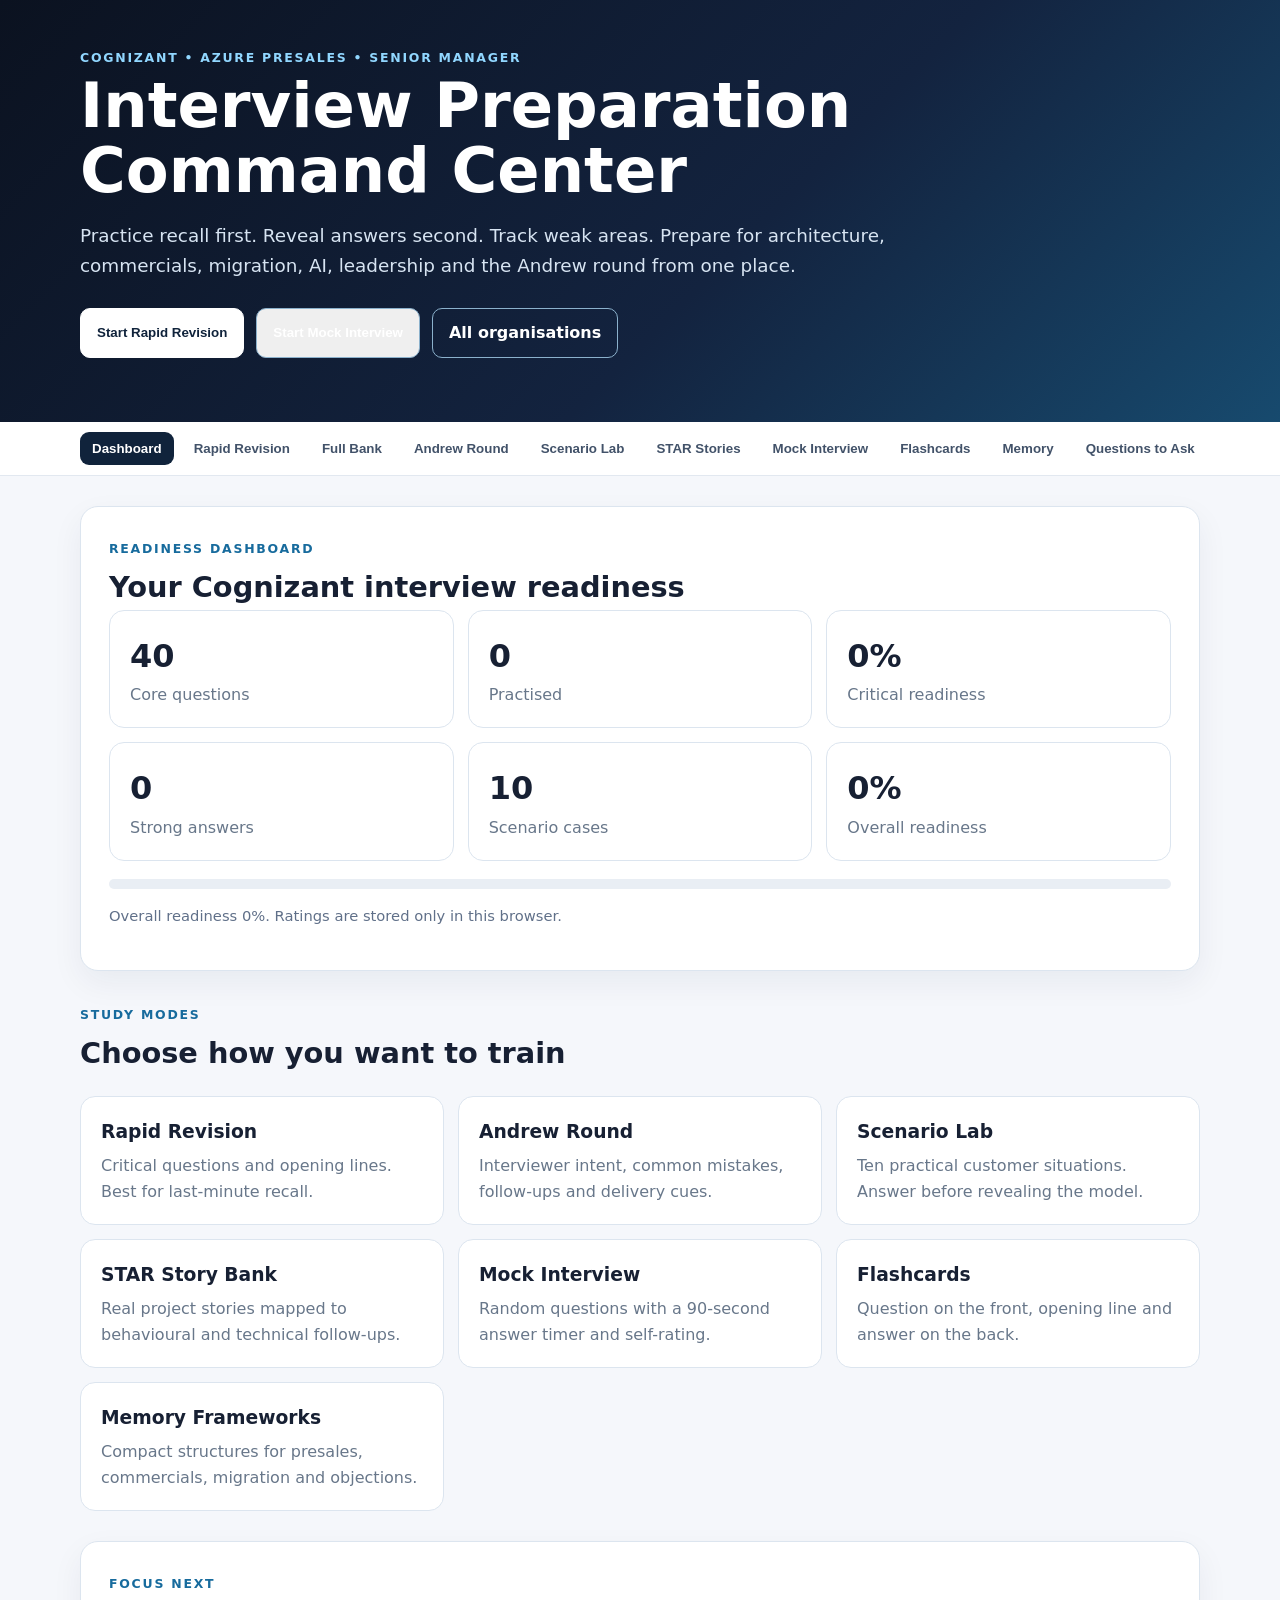
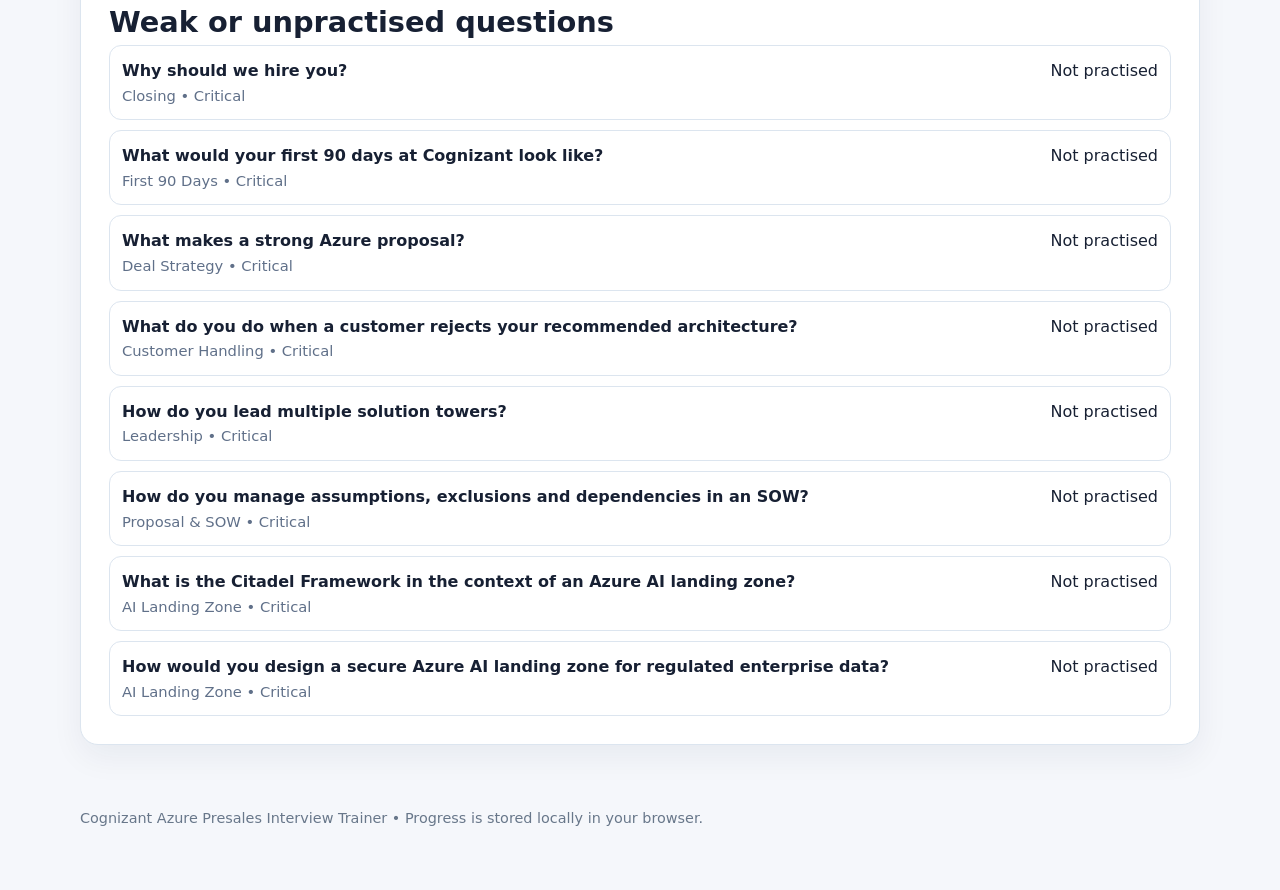
==== docs/cognizant/index.html @ 803ee35f "Add STAR story mode to Cognizant interview trainer" ====
<!doctype html>
<html lang="en">
<head>
  <meta charset="utf-8" />
  <meta name="viewport" content="width=device-width, initial-scale=1" />
  <title>Cognizant Azure Presales Interview Trainer</title>
  <meta name="description" content="Interactive Cognizant Azure Presales Architect interview trainer with rapid revision, mock interviews, scenario practice, STAR stories, flashcards and progress tracking." />
  <link rel="stylesheet" href="../styles.css" />
  <link rel="stylesheet" href="cognizant.css" />
</head>
<body>
  <header class="hero compact">
    <div class="container">
      <div class="eyebrow">COGNIZANT • AZURE PRESALES • SENIOR MANAGER</div>
      <h1>Interview Preparation Command Center</h1>
      <p class="lead">Practice recall first. Reveal answers second. Track weak areas. Prepare for architecture, commercials, migration, AI, leadership and the Andrew round from one place.</p>
      <div class="hero-actions">
        <button class="btn primary" onclick="showView('rapid')">Start Rapid Revision</button>
        <button class="btn" onclick="startMock('mixed')">Start Mock Interview</button>
        <a class="btn" href="../">All organisations</a>
      </div>
    </div>
  </header>

  <nav class="cog-nav">
    <div class="container" id="mainNav">
      <button data-view="dashboard" class="active">Dashboard</button>
      <button data-view="rapid">Rapid Revision</button>
      <button data-view="bank">Full Bank</button>
      <button data-view="andrew">Andrew Round</button>
      <button data-view="scenarios">Scenario Lab</button>
      <button data-view="stories">STAR Stories</button>
      <button data-view="mock">Mock Interview</button>
      <button data-view="flashcards">Flashcards</button>
      <button data-view="memory">Memory</button>
      <button data-view="ask">Questions to Ask</button>
    </div>
  </nav>

  <main class="container">
    <section id="view-dashboard" class="view">
      <section class="panel">
        <span class="kicker">READINESS DASHBOARD</span>
        <h2>Your Cognizant interview readiness</h2>
        <div class="dashboard-grid" id="dashboardStats"></div>
        <div style="margin-top:18px"><div class="progressbar"><i id="overallBar" style="width:0%"></i></div><p class="tagline" id="overallText"></p></div>
      </section>

      <section>
        <div class="section-heading"><div><span class="kicker">STUDY MODES</span><h2>Choose how you want to train</h2></div></div>
        <div class="mode-grid">
          <article class="mode-card" onclick="showView('rapid')"><h3>Rapid Revision</h3><p>Critical questions and opening lines. Best for last-minute recall.</p></article>
          <article class="mode-card" onclick="showView('andrew')"><h3>Andrew Round</h3><p>Interviewer intent, common mistakes, follow-ups and delivery cues.</p></article>
          <article class="mode-card" onclick="showView('scenarios')"><h3>Scenario Lab</h3><p>Ten practical customer situations. Answer before revealing the model.</p></article>
          <article class="mode-card" onclick="showView('stories')"><h3>STAR Story Bank</h3><p>Real project stories mapped to behavioural and technical follow-ups.</p></article>
          <article class="mode-card" onclick="startMock('mixed')"><h3>Mock Interview</h3><p>Random questions with a 90-second answer timer and self-rating.</p></article>
          <article class="mode-card" onclick="showView('flashcards')"><h3>Flashcards</h3><p>Question on the front, opening line and answer on the back.</p></article>
          <article class="mode-card" onclick="showView('memory')"><h3>Memory Frameworks</h3><p>Compact structures for presales, commercials, migration and objections.</p></article>
        </div>
      </section>

      <section class="panel">
        <span class="kicker">FOCUS NEXT</span>
        <h2>Weak or unpractised questions</h2>
        <div id="weakList" class="weak-list"></div>
      </section>
    </section>

    <section id="view-rapid" class="view hidden">
      <div class="section-heading question-heading"><div><span class="kicker">RAPID REVISION</span><h2>Critical questions first</h2></div></div>
      <p class="tagline">Read the question. Answer aloud. Then reveal the model answer. Rate yourself after each attempt.</p>
      <div id="rapidList"></div>
    </section>

    <section id="view-bank" class="view hidden">
      <div class="section-heading question-heading"><div><span class="kicker">FULL QUESTION BANK</span><h2>Search by competency</h2></div></div>
      <div class="study-toolbar">
        <input id="bankSearch" type="search" placeholder="Search questions..." />
        <select id="bankCategory"><option value="All">All categories</option></select>
        <select id="bankPriority"><option value="All">All priorities</option><option>Critical</option><option>High</option><option>Medium</option></select>
      </div>
      <div id="bankList"></div>
    </section>

    <section id="view-andrew" class="view hidden">
      <div class="section-heading question-heading"><div><span class="kicker">ANDREW ROUND</span><h2>What the interviewer is really testing</h2></div></div>
      <p class="tagline">Focus on Senior Manager judgement: customer clarity, commercial realism, architecture trade-offs and deliverability.</p>
      <div id="andrewList"></div>
    </section>

    <section id="view-scenarios" class="view hidden">
      <div class="section-heading question-heading"><div><span class="kicker">SCENARIO LAB</span><h2>10 practical presales cases</h2></div></div>
      <p class="tagline">Give yourself two to three minutes before revealing the answer. Lead with outcome, assumptions, options, recommendation, numbers, risks and commercials.</p>
      <div id="scenarioList"></div>
    </section>

    <section id="view-stories" class="view hidden">
      <div class="section-heading question-heading"><div><span class="kicker">STAR STORY BANK</span><h2>Real examples for “tell me about a time…”</h2></div></div>
      <p class="tagline">Use these as reusable evidence. Start with the opening line, keep Situation and Task short, spend most time on your Actions, then close with Result and Reflection.</p>
      <div class="study-toolbar"><input id="storySearch" type="search" placeholder="Search stories, themes or follow-up questions..." /></div>
      <div id="storyList"></div>
    </section>

    <section id="view-mock" class="view hidden">
      <div class="section-heading question-heading"><div><span class="kicker">MOCK INTERVIEW</span><h2>Timed practice</h2></div></div>
      <div class="study-toolbar">
        <button class="small-btn" onclick="startMock('mixed')">Mixed</button>
        <button class="small-btn" onclick="startMock('technical')">Technical</button>
        <button class="small-btn" onclick="startMock('commercial')">Commercial</button>
        <button class="small-btn" onclick="startMock('leadership')">Leadership</button>
      </div>
      <div id="mockArea"></div>
    </section>

    <section id="view-flashcards" class="view hidden">
      <div class="section-heading question-heading"><div><span class="kicker">FLASHCARDS</span><h2>Active recall deck</h2></div></div>
      <div id="flashcardArea"></div>
    </section>

    <section id="view-memory" class="view hidden">
      <div class="section-heading question-heading"><div><span class="kicker">MEMORY FRAMEWORKS</span><h2>Lines to recall under pressure</h2></div></div>
      <div class="framework-grid" id="frameworkGrid"></div>
    </section>

    <section id="view-ask" class="view hidden">
      <div class="section-heading question-heading"><div><span class="kicker">QUESTIONS TO ASK</span><h2>Finish the interview like a Senior Manager</h2></div></div>
      <div class="panel"><table class="interviewer-table"><thead><tr><th>Priority</th><th>Question</th><th>Why ask it</th></tr></thead><tbody id="askTable"></tbody></table></div>
    </section>
  </main>

  <footer><div class="container">Cognizant Azure Presales Interview Trainer • Progress is stored locally in your browser.</div></footer>

  <script src="data.js"></script>
  <script src="star-stories.js"></script>
  <script src="app.js"></script>
</body>
</html>
---- docs/styles.css ----
*{box-sizing:border-box}html{scroll-behavior:smooth}body{margin:0;font-family:Inter,ui-sans-serif,system-ui,-apple-system,BlinkMacSystemFont,"Segoe UI",sans-serif;background:#f4f7fb;color:#172033;line-height:1.6}.container{width:min(1120px,92%);margin:auto}.hero{background:linear-gradient(135deg,#0b1220,#13233f 58%,#174a6e);color:#fff;padding:72px 0 54px}.eyebrow,.kicker{font-size:.78rem;letter-spacing:.14em;font-weight:800;text-transform:uppercase}.eyebrow{color:#91d7ff}.kicker{color:#176b9d}.hero h1{font-size:clamp(2.3rem,6vw,4.7rem);line-height:1.03;margin:.4rem 0 1rem;max-width:900px}.lead{font-size:1.15rem;color:#d7e4f2;max-width:820px}.hero-actions{display:flex;gap:12px;margin:28px 0}.btn{display:inline-block;padding:11px 16px;border:1px solid #8bb1cc;border-radius:10px;color:#fff;text-decoration:none;font-weight:700}.btn.primary{background:#fff;color:#10233b;border-color:#fff}.stats{display:flex;gap:44px;margin-top:36px;flex-wrap:wrap}.stats div{display:grid}.stats strong{font-size:1.8rem}.stats span{font-size:.88rem;color:#b8cae0}.panel{background:#fff;border:1px solid #dce5ef;border-radius:18px;padding:28px;margin:30px 0;box-shadow:0 12px 32px rgba(15,35,60,.06)}.section-heading{display:flex;align-items:end;justify-content:space-between;gap:20px;margin-bottom:20px}.section-heading h2,.panel h2{margin:.2rem 0 0;font-size:1.8rem}.memory-grid{display:grid;grid-template-columns:repeat(2,1fr);gap:16px}.memory-card{background:#f8fbfe;border:1px solid #dbe8f1;border-radius:14px;padding:20px}.memory-card h3{margin-top:0}.memory-line{margin-top:14px;padding:10px 12px;border-left:4px solid #176b9d;background:#eef7fc;font-weight:800}.presales-panel{background:#10233b;color:#eef6ff;border:none}.presales-panel .kicker{color:#8fd8ff}.presales-panel p{color:#d9e6f2}.flow{display:flex;gap:9px;align-items:center;flex-wrap:wrap;margin:22px 0}.flow span{background:#fff;color:#10233b;padding:8px 12px;border-radius:999px;font-weight:800}.flow i{font-style:normal;color:#8fd8ff}.question-heading{margin-top:48px}#search{width:min(420px,100%);padding:12px 14px;border:1px solid #cbd9e6;border-radius:10px;background:#fff;font:inherit}.filters{display:flex;gap:8px;flex-wrap:wrap;margin-bottom:18px}.filter{border:1px solid #cbd9e6;background:#fff;padding:8px 12px;border-radius:999px;cursor:pointer;font-weight:700;color:#345}.filter.active{background:#10233b;color:#fff;border-color:#10233b}.question-list{display:grid;gap:14px}.qa{background:#fff;border:1px solid #dce5ef;border-radius:14px;overflow:hidden}.qa summary{cursor:pointer;list-style:none;padding:18px 20px;font-weight:800;display:flex;gap:14px;justify-content:space-between}.qa summary::-webkit-details-marker{display:none}.qa summary span{color:#65758a;font-size:.8rem;font-weight:800;text-transform:uppercase;white-space:nowrap}.qa[open] summary{border-bottom:1px solid #e4ebf2}.answer{padding:20px}.answer h4{margin:18px 0 6px;color:#176b9d}.answer h4:first-child{margin-top:0}.answer ul{padding-left:20px}.quote{background:#f6f9fc;border-left:4px solid #10233b;padding:12px 14px;border-radius:0 10px 10px 0;font-weight:650}.scenario-grid{display:grid;grid-template-columns:repeat(2,1fr);gap:12px;margin:20px 0}.scenario-grid div{display:grid;grid-template-columns:120px 1fr auto;gap:14px;align-items:center;border:1px solid #dde7f0;border-radius:12px;padding:13px}.scenario-grid span{color:#5d6d80}.scenario-grid em{font-style:normal;font-size:.82rem;background:#eef7fc;color:#176b9d;padding:5px 8px;border-radius:999px;font-weight:800}.callout{margin-top:20px;background:#edf5fb;padding:16px;border-radius:12px;border-left:4px solid #176b9d}.org-grid{display:grid;grid-template-columns:repeat(2,1fr);gap:18px}.org-card{display:block;background:#fff;border:1px solid #dce5ef;border-radius:16px;padding:24px;text-decoration:none;color:#172033;box-shadow:0 10px 26px rgba(15,35,60,.05)}.org-card.featured{border-color:#8ec7e8;box-shadow:0 16px 34px rgba(23,107,157,.12)}.org-card.featured:hover{transform:translateY(-2px);transition:.18s ease}.org-card.muted{opacity:.82}.org-card h3{font-size:1.5rem;margin:.35rem 0 .45rem}.org-status{font-size:.72rem;font-weight:900;letter-spacing:.12em;color:#176b9d}.org-meta{display:flex;gap:8px;flex-wrap:wrap;margin:16px 0}.org-meta span{font-size:.78rem;background:#eef5fa;border:1px solid #d9e7f0;border-radius:999px;padding:5px 8px;color:#40566d}.org-card strong{color:#176b9d}footer{padding:32px 0 60px;color:#68778a;font-size:.9rem}footer a{color:#176b9d;text-decoration:none;font-weight:700}@media(max-width:760px){.memory-grid,.scenario-grid,.org-grid{grid-template-columns:1fr}.section-heading{align-items:stretch;flex-direction:column}.scenario-grid div{grid-template-columns:1fr}.stats{gap:26px}.hero{padding-top:48px}}
---- docs/cognizant/cognizant.css ----
body{background:#f5f7fb}.cog-nav{position:sticky;top:0;z-index:10;background:#fff;border-bottom:1px solid #e2e8f0}.cog-nav .container{display:flex;gap:8px;overflow:auto;padding:10px 0}.cog-nav button{border:0;background:transparent;padding:9px 12px;border-radius:9px;font-weight:800;color:#425269;cursor:pointer;white-space:nowrap}.cog-nav button.active{background:#10233b;color:#fff}.dashboard-grid,.mode-grid,.framework-grid{display:grid;grid-template-columns:repeat(3,1fr);gap:14px}.dash-card,.mode-card,.framework-card{background:#fff;border:1px solid #dce5ef;border-radius:15px;padding:20px}.dash-card strong{font-size:2rem;display:block}.dash-card span{color:#68778a}.mode-card{cursor:pointer}.mode-card:hover{transform:translateY(-1px);box-shadow:0 10px 25px rgba(15,35,60,.08)}.mode-card h3{margin:0 0 6px}.mode-card p{color:#68778a;margin:0}.hidden{display:none!important}.study-toolbar{display:flex;gap:10px;flex-wrap:wrap;align-items:center;margin:16px 0}.study-toolbar select,.study-toolbar input{padding:10px 12px;border:1px solid #cbd9e6;border-radius:9px;background:#fff}.study-card{background:#fff;border:1px solid #dce5ef;border-radius:16px;padding:24px;margin:16px 0}.study-card h3{margin-top:0;font-size:1.35rem}.priority{display:inline-block;font-size:.75rem;font-weight:900;padding:4px 8px;border-radius:999px;background:#edf5fb;color:#176b9d}.priority.Critical{background:#fff0f0;color:#a12b2b}.priority.High{background:#fff8e6;color:#8a5b00}.priority.Medium{background:#f1f5f9;color:#53657a}.answer-block{margin-top:16px;padding-top:16px;border-top:1px solid #e6edf4}.answer-block h4{margin:14px 0 5px;color:#176b9d}.answer-block p{margin:0}.answer-hidden .answer-block{display:none}.action-row{display:flex;gap:8px;flex-wrap:wrap;margin-top:16px}.small-btn{border:1px solid #cbd9e6;background:#fff;padding:8px 11px;border-radius:9px;font-weight:800;cursor:pointer}.small-btn.primary{background:#10233b;color:#fff;border-color:#10233b}.rating button{min-width:42px}.rating button.selected{background:#176b9d;color:#fff}.progressbar{height:10px;background:#e9eef4;border-radius:999px;overflow:hidden}.progressbar i{display:block;height:100%;background:#176b9d}.scenario-card{background:#fff;border:1px solid #dce5ef;border-radius:16px;padding:22px;margin:14px 0}.scenario-card .memory{background:#eef7fc;border-left:4px solid #176b9d;padding:11px 13px;font-weight:800;margin-top:15px}.timer{font-size:2.2rem;font-weight:900;font-variant-numeric:tabular-nums}.mock-stage{text-align:center;padding:30px}.mock-stage h2{max-width:850px;margin:14px auto}.flashcard{min-height:300px;display:grid;place-items:center;text-align:center}.flashcard .front,.flashcard .back{max-width:800px}.flashcard h2{font-size:1.8rem}.interviewer-table{width:100%;border-collapse:collapse}.interviewer-table th,.interviewer-table td{text-align:left;padding:12px;border-bottom:1px solid #e6edf4;vertical-align:top}.weak-list{display:grid;gap:10px}.weak-item{display:flex;justify-content:space-between;gap:12px;background:#fff;border:1px solid #dce5ef;border-radius:12px;padding:12px}.tagline{font-size:.92rem;color:#607089}.hero.compact{padding:48px 0 36px}.hero.compact h1{font-size:clamp(2.1rem,5vw,3.9rem)}@media(max-width:900px){.dashboard-grid,.mode-grid,.framework-grid{grid-template-columns:1fr 1fr}}@media(max-width:650px){.dashboard-grid,.mode-grid,.framework-grid{grid-template-columns:1fr}.study-card,.scenario-card{padding:18px}.interviewer-table{font-size:.9rem}.cog-nav .container{width:96%}}
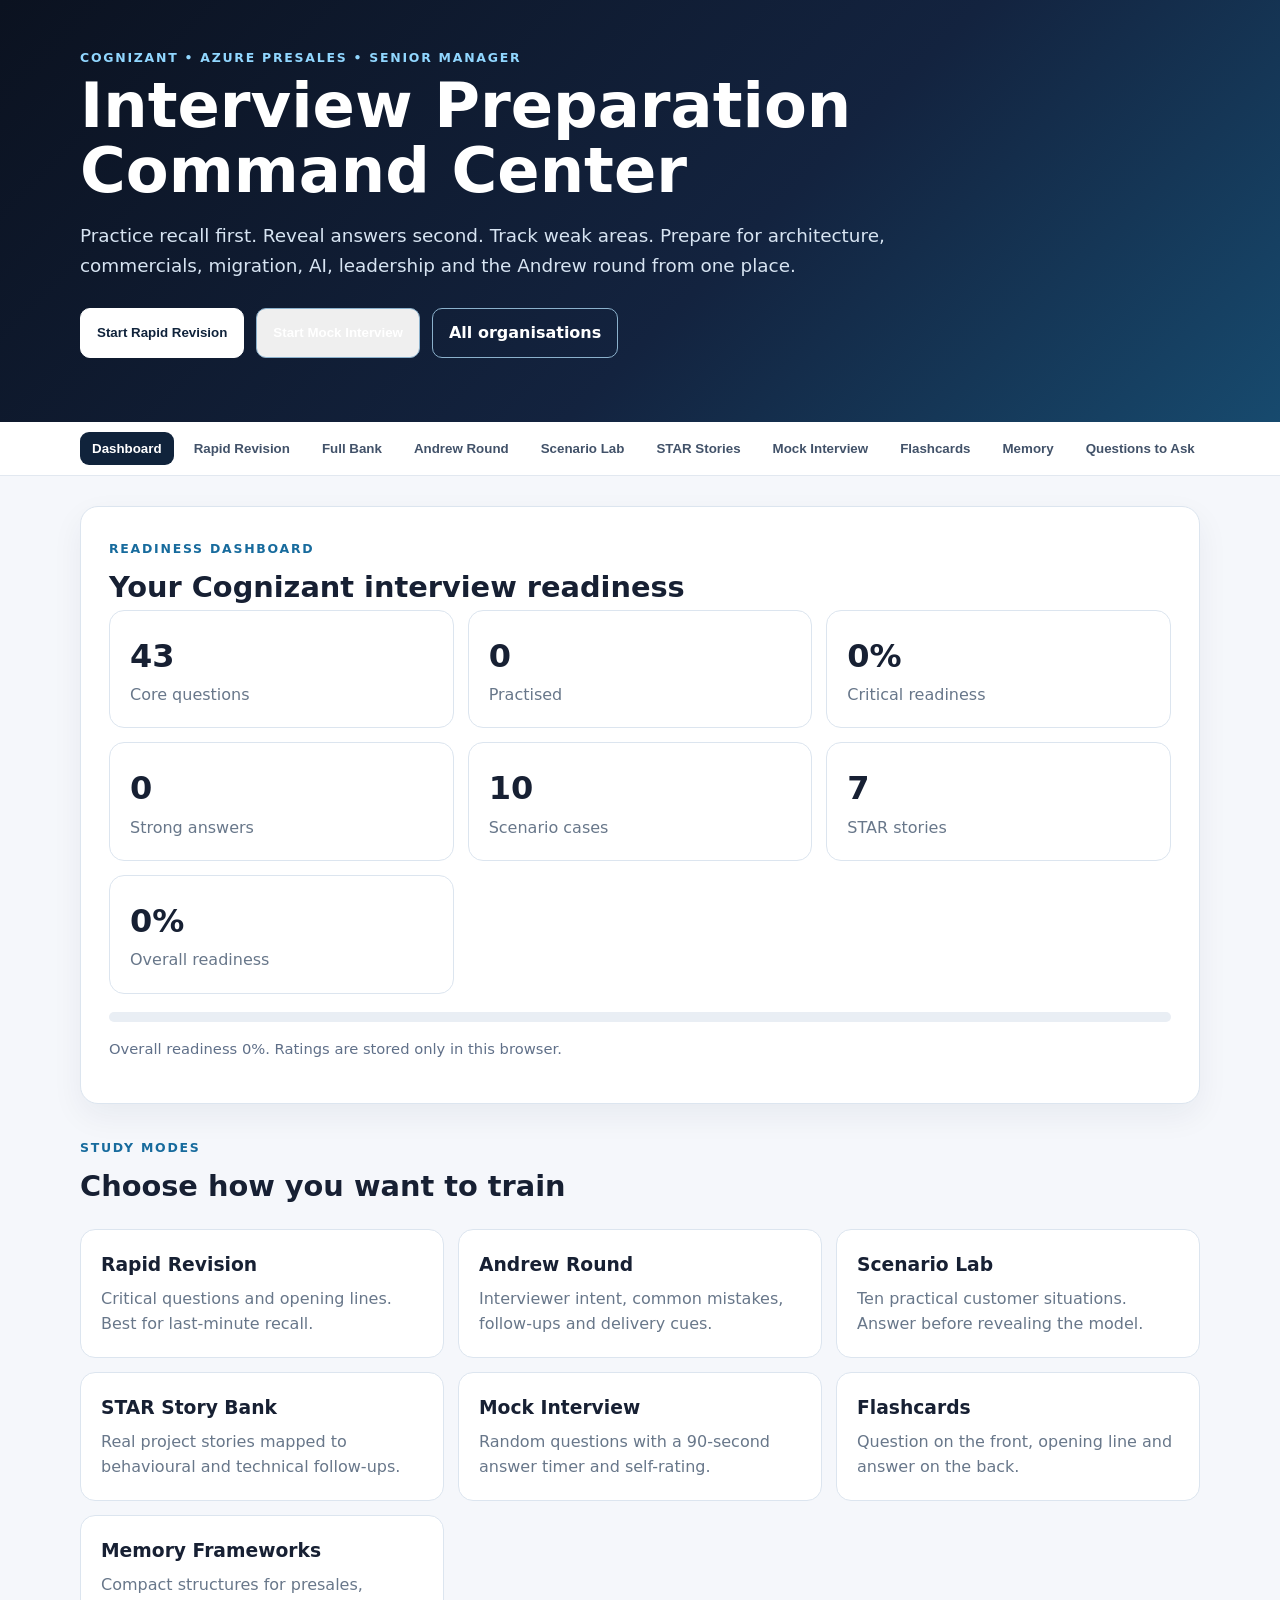
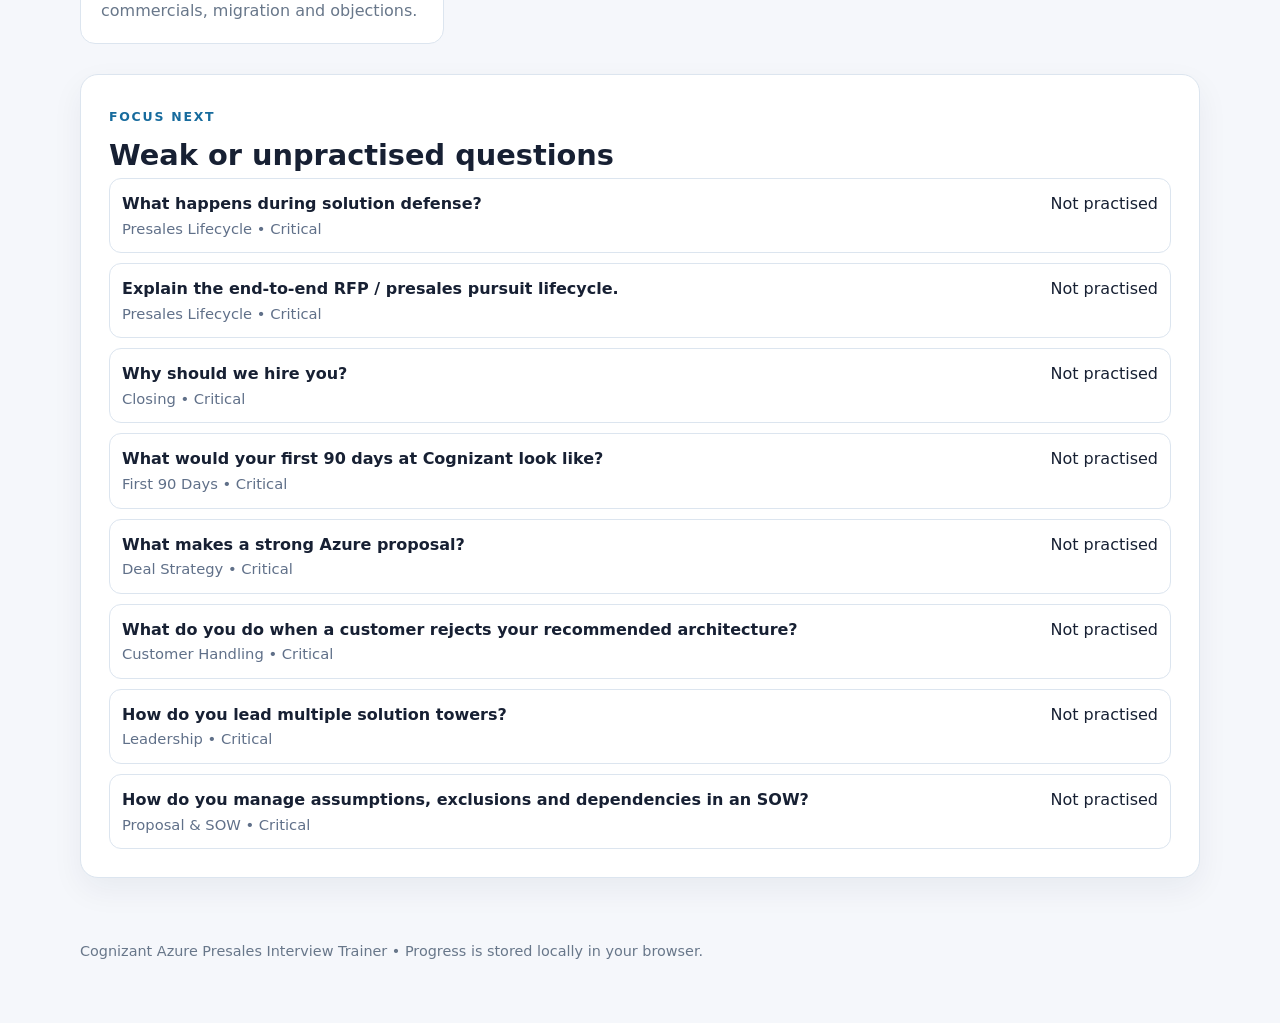
==== commit 4f54f020: "Load new presales lifecycle interview questions" ====
--- a/docs/cognizant/index.html
+++ b/docs/cognizant/index.html
@@ -131,6 +131,7 @@
   <footer><div class="container">Cognizant Azure Presales Interview Trainer • Progress is stored locally in your browser.</div></footer>
 
   <script src="data.js"></script>
+  <script src="presales-lifecycle-additions.js"></script>
   <script src="star-stories.js"></script>
   <script src="app.js"></script>
 </body>
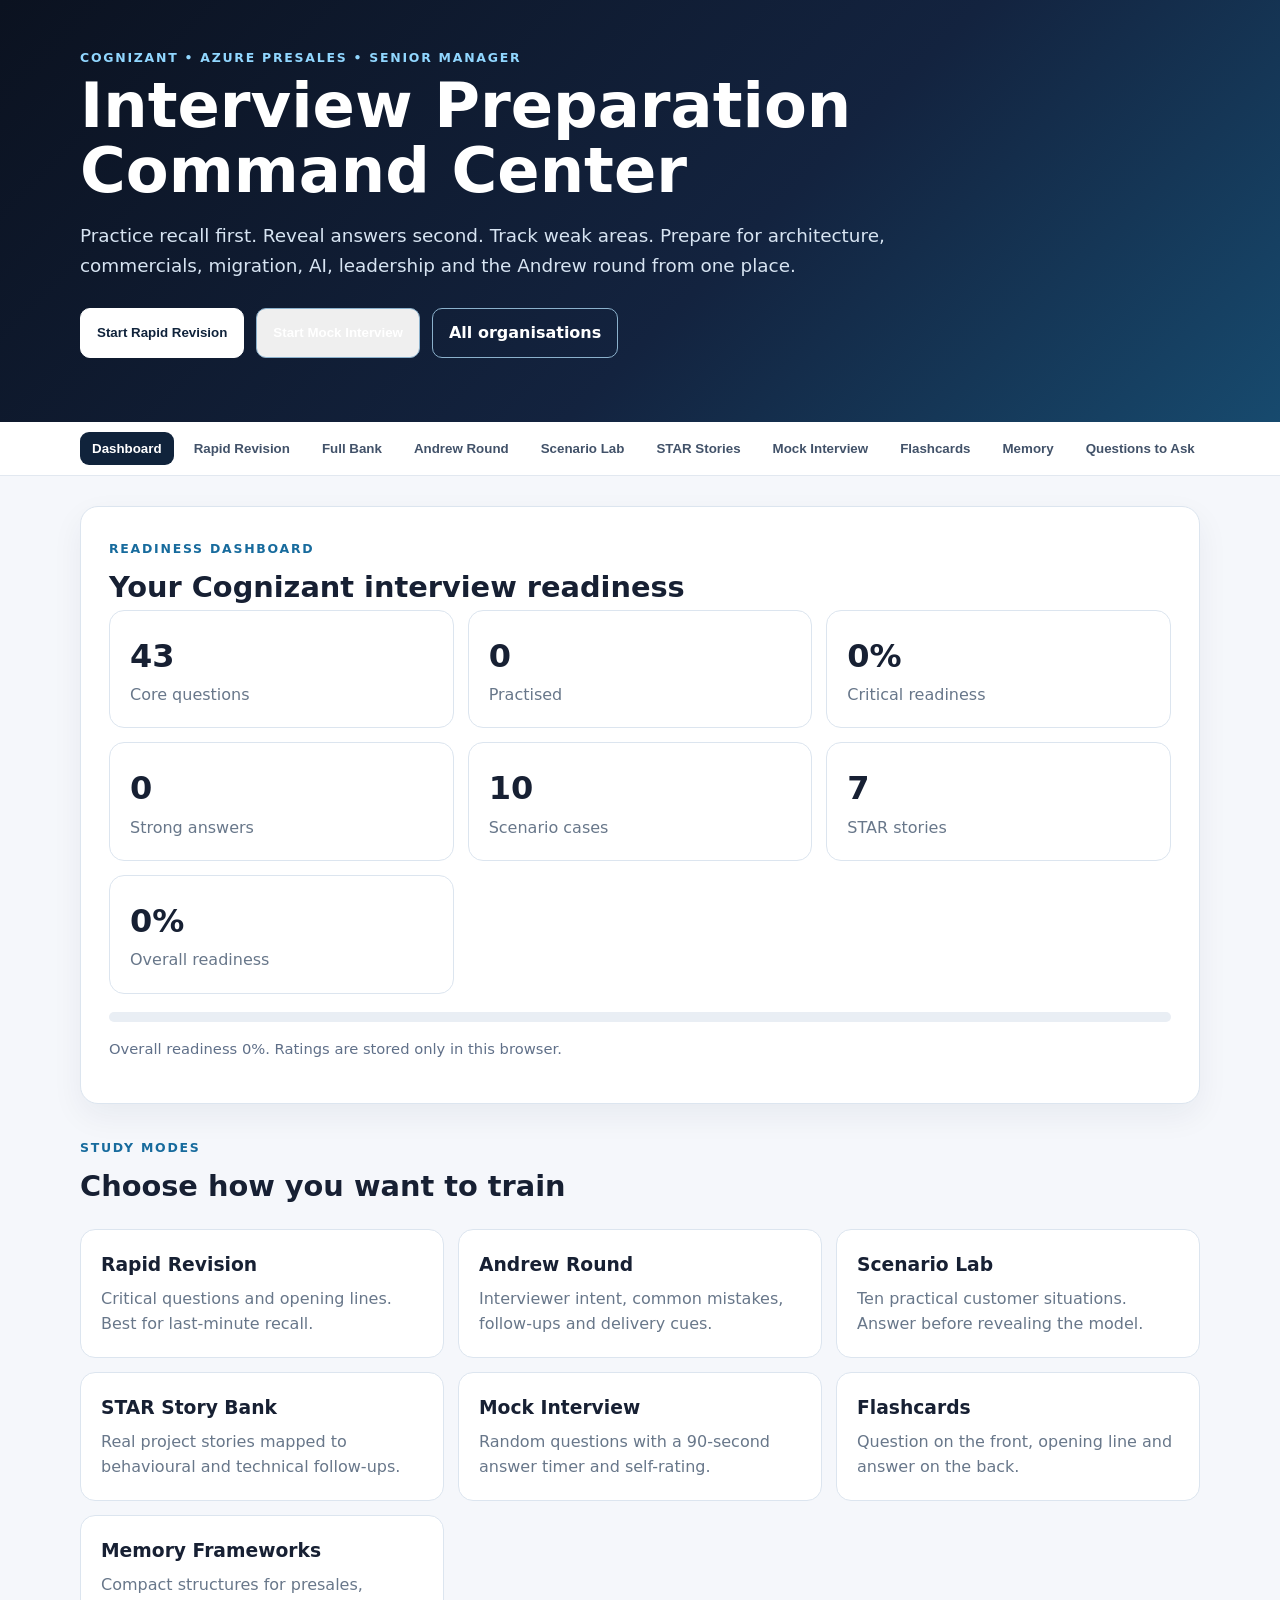
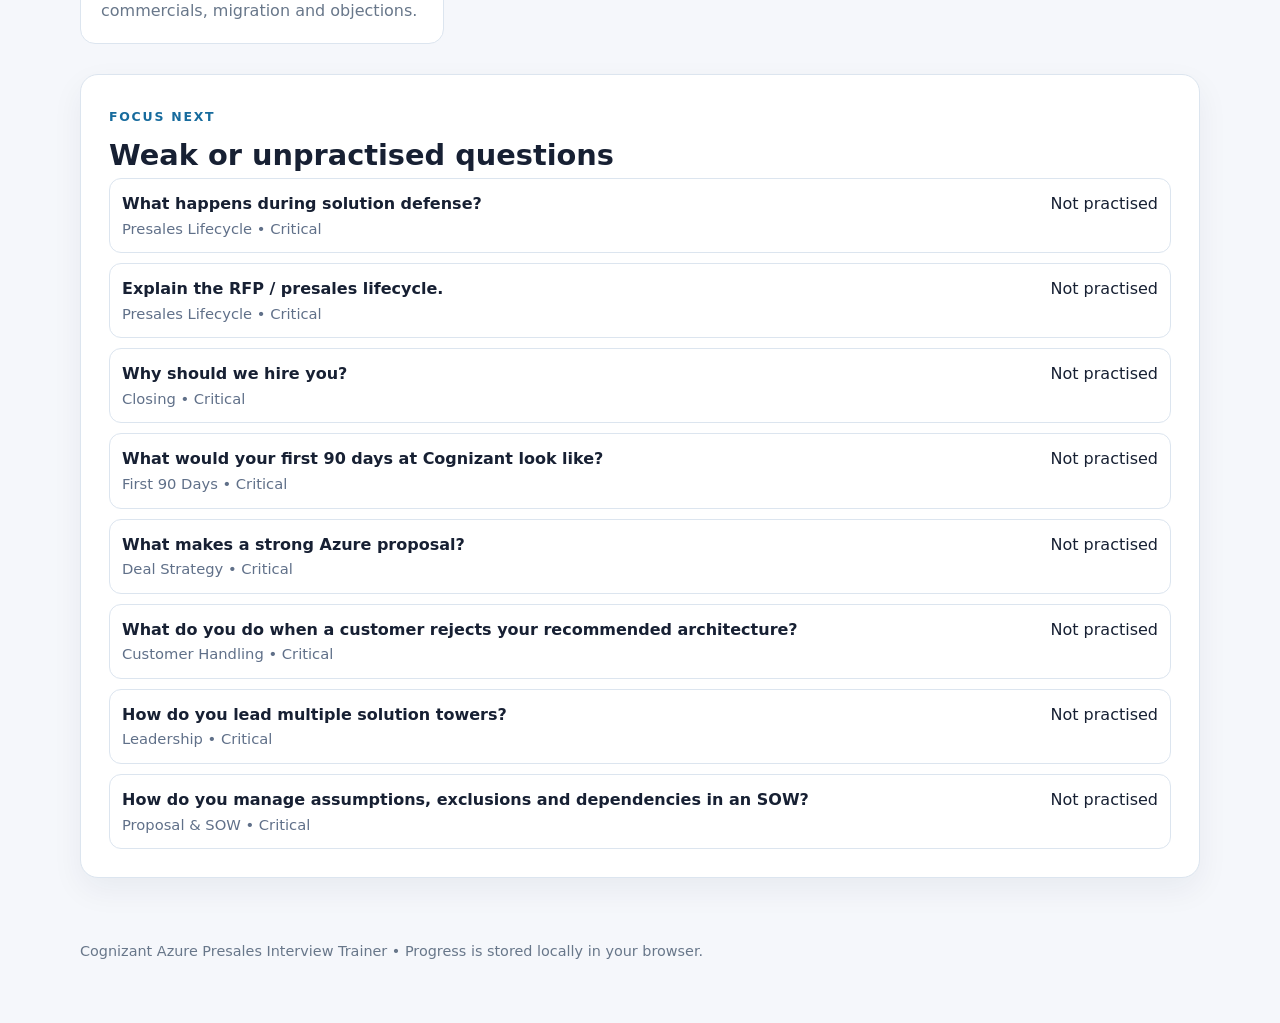
==== commit bb28c487: "Load expanded full answers for core presales questions" ====
--- a/docs/cognizant/index.html
+++ b/docs/cognizant/index.html
@@ -132,6 +132,7 @@
 
   <script src="data.js"></script>
   <script src="presales-lifecycle-additions.js"></script>
+  <script src="presales-expanded.js"></script>
   <script src="star-stories.js"></script>
   <script src="app.js"></script>
 </body>
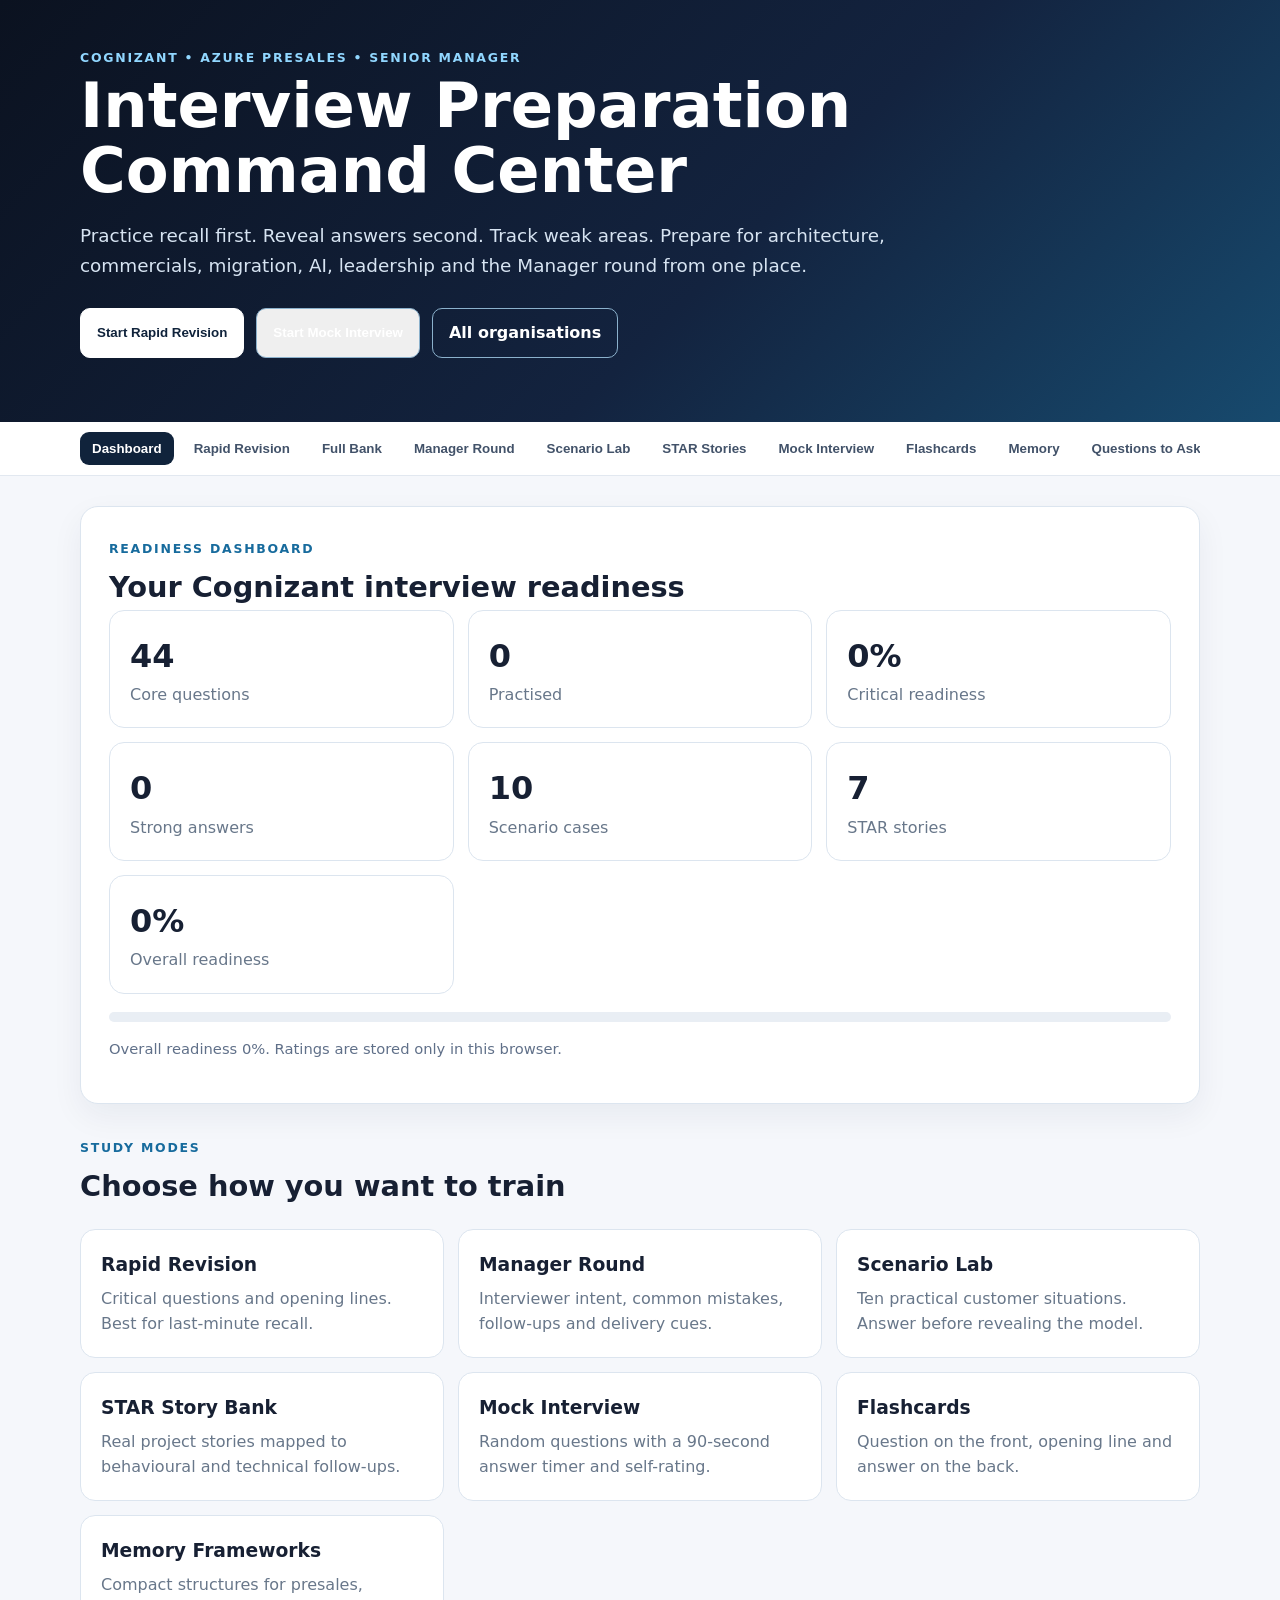
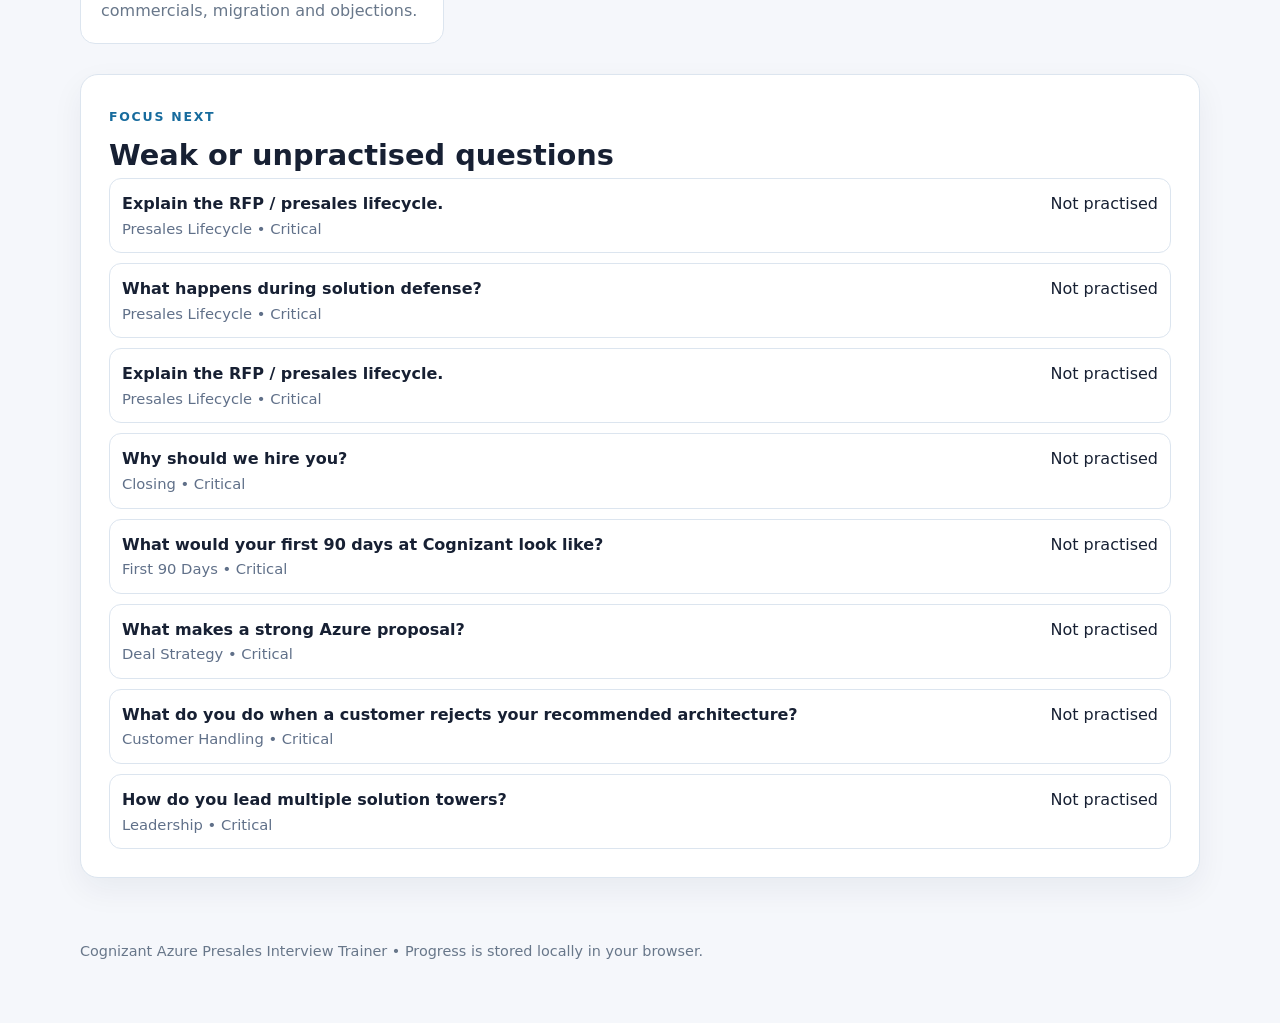
==== commit d96f5f8a: "Replace Andrew labels with Manager" ====
--- a/docs/cognizant/index.html
+++ b/docs/cognizant/index.html
@@ -13,7 +13,7 @@
     <div class="container">
       <div class="eyebrow">COGNIZANT • AZURE PRESALES • SENIOR MANAGER</div>
       <h1>Interview Preparation Command Center</h1>
-      <p class="lead">Practice recall first. Reveal answers second. Track weak areas. Prepare for architecture, commercials, migration, AI, leadership and the Andrew round from one place.</p>
+      <p class="lead">Practice recall first. Reveal answers second. Track weak areas. Prepare for architecture, commercials, migration, AI, leadership and the Manager round from one place.</p>
       <div class="hero-actions">
         <button class="btn primary" onclick="showView('rapid')">Start Rapid Revision</button>
         <button class="btn" onclick="startMock('mixed')">Start Mock Interview</button>
@@ -27,7 +27,7 @@
       <button data-view="dashboard" class="active">Dashboard</button>
       <button data-view="rapid">Rapid Revision</button>
       <button data-view="bank">Full Bank</button>
-      <button data-view="andrew">Andrew Round</button>
+      <button data-view="andrew">Manager Round</button>
       <button data-view="scenarios">Scenario Lab</button>
       <button data-view="stories">STAR Stories</button>
       <button data-view="mock">Mock Interview</button>
@@ -50,7 +50,7 @@
         <div class="section-heading"><div><span class="kicker">STUDY MODES</span><h2>Choose how you want to train</h2></div></div>
         <div class="mode-grid">
           <article class="mode-card" onclick="showView('rapid')"><h3>Rapid Revision</h3><p>Critical questions and opening lines. Best for last-minute recall.</p></article>
-          <article class="mode-card" onclick="showView('andrew')"><h3>Andrew Round</h3><p>Interviewer intent, common mistakes, follow-ups and delivery cues.</p></article>
+          <article class="mode-card" onclick="showView('andrew')"><h3>Manager Round</h3><p>Interviewer intent, common mistakes, follow-ups and delivery cues.</p></article>
           <article class="mode-card" onclick="showView('scenarios')"><h3>Scenario Lab</h3><p>Ten practical customer situations. Answer before revealing the model.</p></article>
           <article class="mode-card" onclick="showView('stories')"><h3>STAR Story Bank</h3><p>Real project stories mapped to behavioural and technical follow-ups.</p></article>
           <article class="mode-card" onclick="startMock('mixed')"><h3>Mock Interview</h3><p>Random questions with a 90-second answer timer and self-rating.</p></article>
@@ -83,7 +83,7 @@
     </section>
 
     <section id="view-andrew" class="view hidden">
-      <div class="section-heading question-heading"><div><span class="kicker">ANDREW ROUND</span><h2>What the interviewer is really testing</h2></div></div>
+      <div class="section-heading question-heading"><div><span class="kicker">MANAGER ROUND</span><h2>What the interviewer is really testing</h2></div></div>
       <p class="tagline">Focus on Senior Manager judgement: customer clarity, commercial realism, architecture trade-offs and deliverability.</p>
       <div id="andrewList"></div>
     </section>
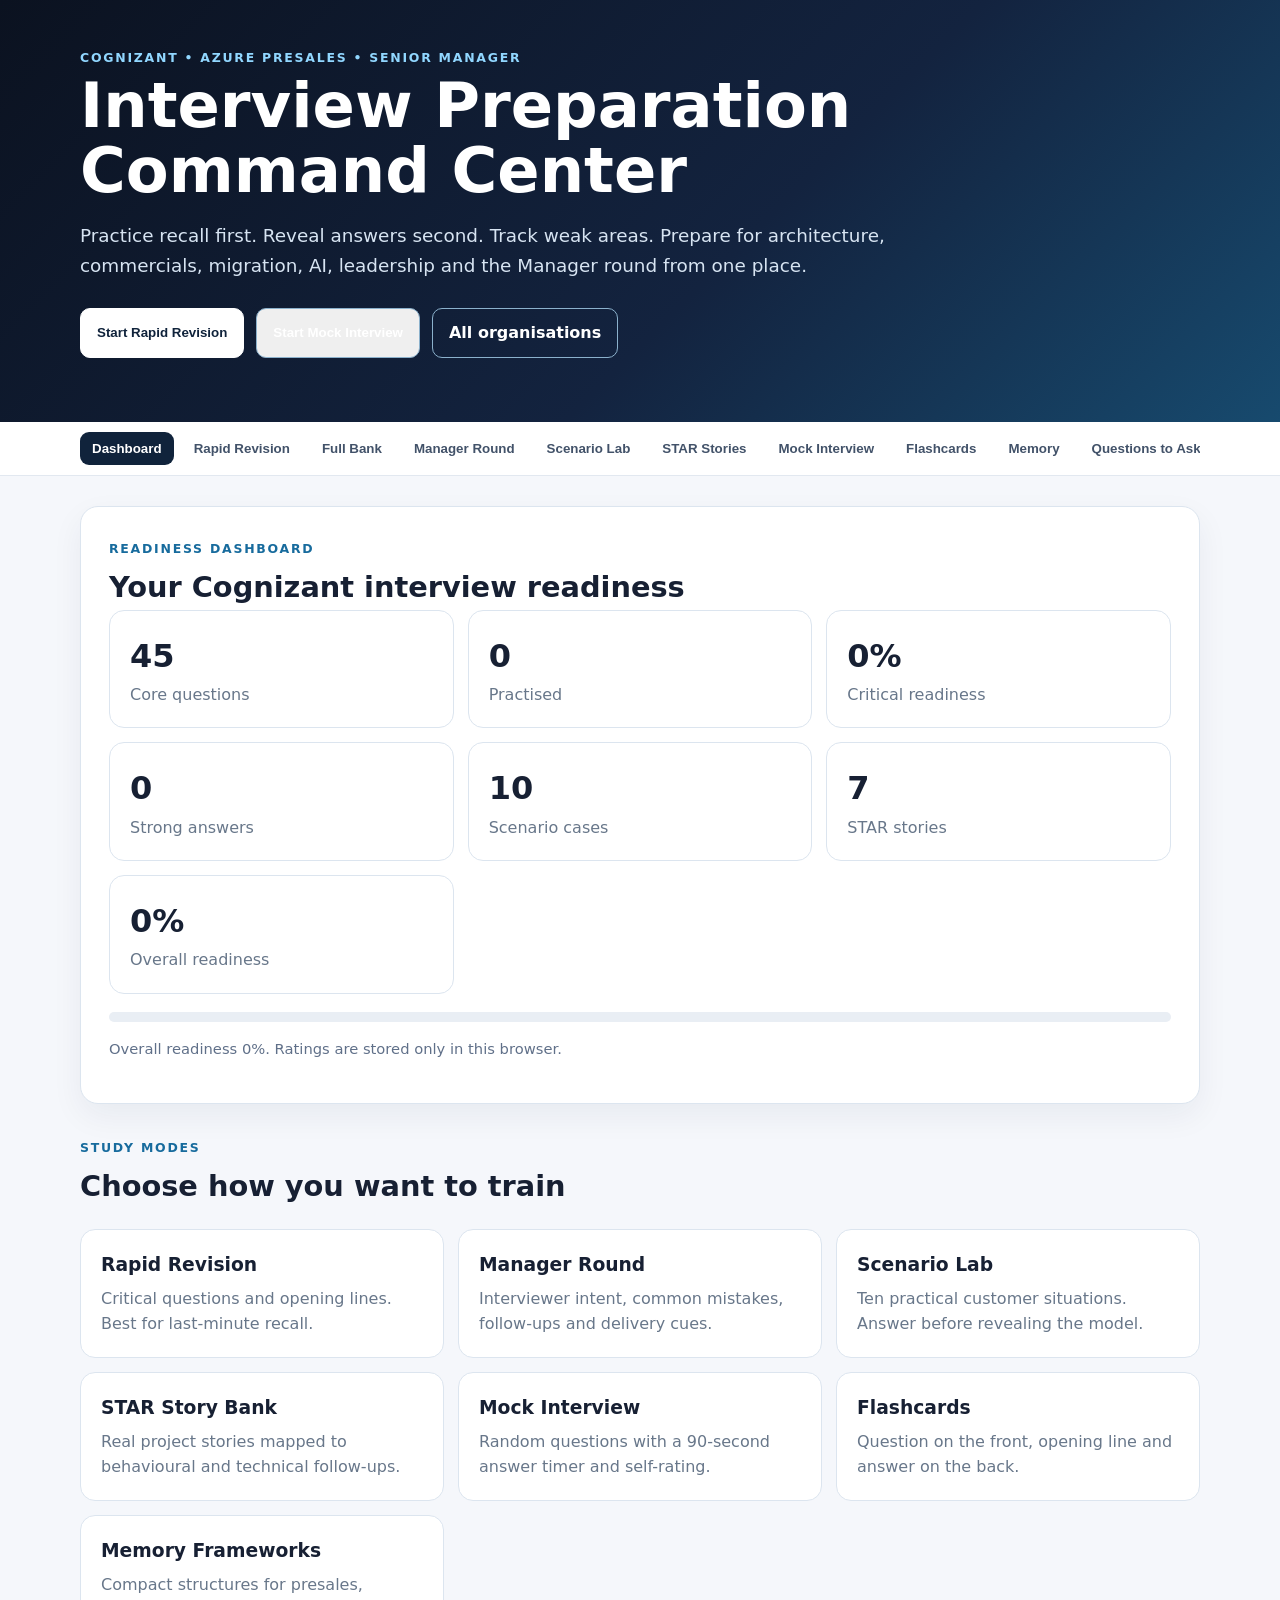
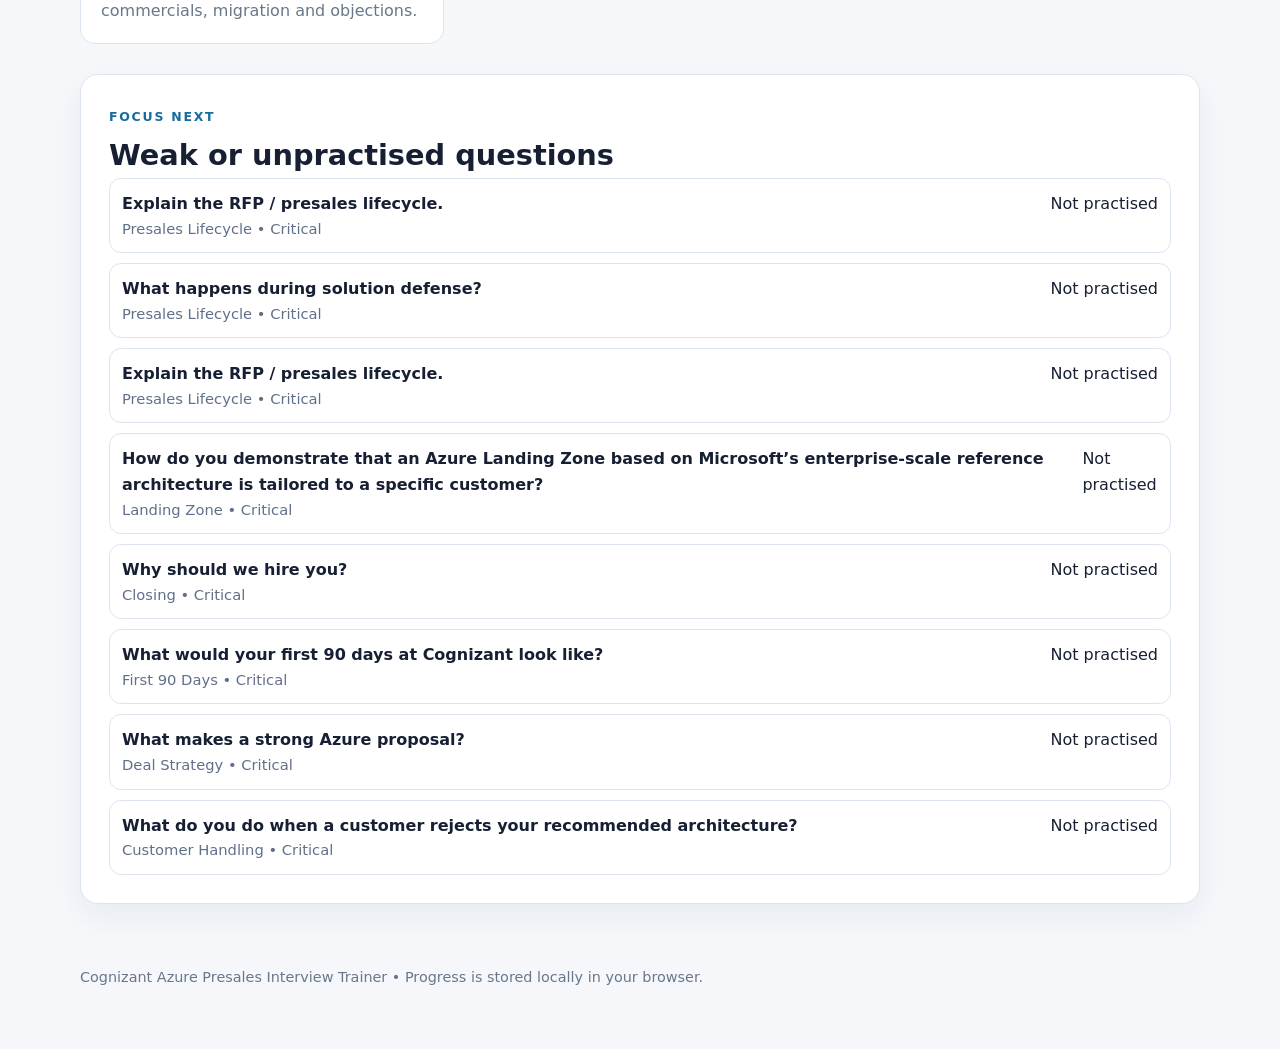
==== commit 8f249464: "Load Azure landing zone tailoring interview question" ====
--- a/docs/cognizant/index.html
+++ b/docs/cognizant/index.html
@@ -131,6 +131,10 @@
   <footer><div class="container">Cognizant Azure Presales Interview Trainer • Progress is stored locally in your browser.</div></footer>
 
   <script src="data.js"></script>
+  <script src="intro-update.js"></script>
+  <script src="complexity-update.js"></script>
+  <script src="sow-update.js"></script>
+  <script src="alz-tailoring-update.js"></script>
   <script src="presales-lifecycle-additions.js"></script>
   <script src="presales-expanded.js"></script>
   <script src="star-stories.js"></script>
